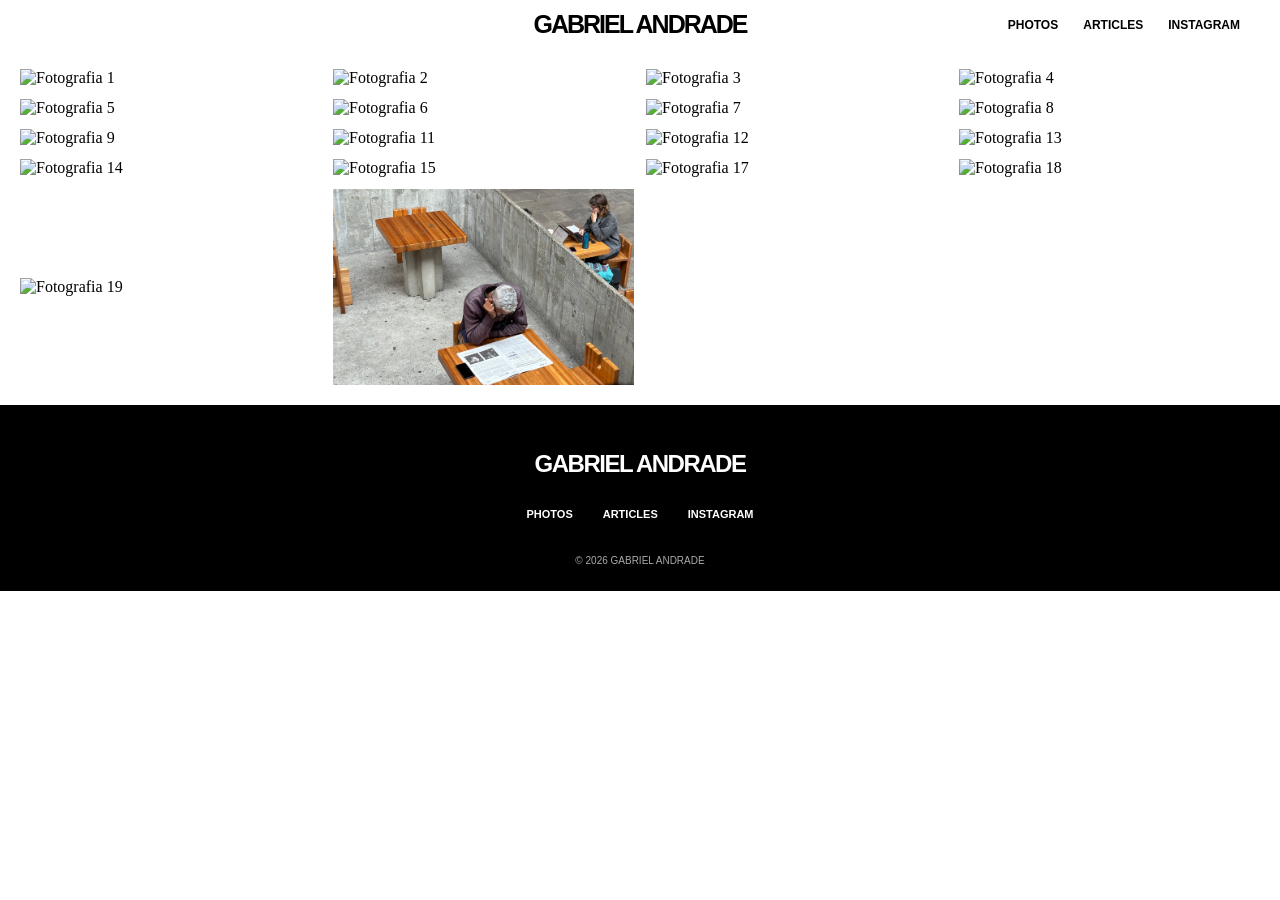
==== photos.html @ 9f6d5998 "Primeira versão do site" ====
<!DOCTYPE html>
<html lang="pt-br">
<head>
    <meta charset="UTF-8">
    <meta name="viewport" content="width=device-width, initial-scale=1.0">
    <link rel="icon" type="image/jpg" href="img/favicon.jpg">
    <title>Photos | Gabriel Andrade</title>
    <link rel="stylesheet" href="css/photos.css">
</head>

<body>

<nav class="photos-nav">

    <button class="mobile-menu-toggle" aria-label="Abrir menu">
        <span></span>
        <span></span>
    </button>

    <a href="index.html" class="logo">GABRIEL ANDRADE</a>

    <ul class="nav-links">
    <a href="photos.html">PHOTOS</a>
    <a href="articles.html">ARTICLES</a>
    <a href="https://www.instagram.com/gabrieldrde/" target="_blank" rel="noopener noreferrer">INSTAGRAM</a>
</ul>

</nav>


<div class="mobile-menu-overlay">
    <button class="mobile-menu-close" aria-label="Fechar menu">
        <span></span>
        <span></span>
    </button>

    <div class="mobile-menu-options">
        <a href="photos.html">PHOTOS</a>
        <a href="https://www.instagram.com/gabrieldrde/" target="_blank" rel="noopener noreferrer">INSTAGRAM</a>
        <a href="articles.html">ARTICLES</a>
    </div>
</div>


    <main class="gallery">

        <div class="photo"><img src="img/foto-01.jpg" alt="Fotografia 1"></div>
        <div class="photo"><img src="img/foto-02.jpg" alt="Fotografia 2"></div>
        <div class="photo"><img src="img/foto-03.jpg" alt="Fotografia 3"></div>
        <div class="photo"><img src="img/foto-04.jpg" alt="Fotografia 4"></div>
        <div class="photo"><img src="img/foto-05.jpg" alt="Fotografia 5"></div>
        <div class="photo"><img src="img/foto-06.jpg" alt="Fotografia 6"></div>
        <div class="photo"><img src="img/foto-07.jpg" alt="Fotografia 7"></div>
        <div class="photo"><img src="img/foto-08.jpg" alt="Fotografia 8"></div>
        <div class="photo"><img src="img/foto-09.jpg" alt="Fotografia 9"></div>
        <div class="photo"><img src="img/foto-11.jpg" alt="Fotografia 11"></div>
        <div class="photo"><img src="img/foto-12.jpg" alt="Fotografia 12"></div>
        <div class="photo"><img src="img/foto-13.jpg" alt="Fotografia 13"></div>
        <div class="photo"><img src="img/foto-14.jpg" alt="Fotografia 14"></div>
        <div class="photo"><img src="img/foto-15.jpg" alt="Fotografia 15"></div>
        <div class="photo"><img src="img/foto-17.jpg" alt="Fotografia 17"></div>
        <div class="photo"><img src="img/foto-18.jpg" alt="Fotografia 18"></div>
        <div class="photo"><img src="img/foto-19.jpg" alt="Fotografia 19"></div>
        <div class="photo"><img src="img/foto-20.jpg" alt="Fotografia 20"></div>
    </main>


<div class="lightbox" id="lightbox">
    <button class="lightbox-close" aria-label="Fechar">&times;</button>

<button class="lightbox-prev" aria-label="Foto anterior"></button>

    <img id="lightbox-image" src="" alt="">

<button class="lightbox-next" aria-label="Próxima foto"></button>
</div>



<script>
const lightbox = document.getElementById("lightbox");
const lightboxImage = document.getElementById("lightbox-image");

const photos = Array.from(document.querySelectorAll(".photo img"));
const prevButton = document.querySelector(".lightbox-prev");
const nextButton = document.querySelector(".lightbox-next");

let currentIndex = 0;
let scale = 1;
let posX = 0;
let posY = 0;

let startX = 0;
let startY = 0;
let startPosX = 0;
let startPosY = 0;
let startDistance = 0;
let startScale = 1;
let initialMidX = 0;
let initialMidY = 0;

let startTime = 0;
let isPinching = false;
let isDragging = false;

function updateImage() {
    lightboxImage.style.transform =
        `translate(${posX}px, ${posY}px) scale(${scale})`;
}

function resetZoom() {
    scale = 1;
    posX = 0;
    posY = 0;
    updateImage();
}

function showPhoto(index) {
    currentIndex = (index + photos.length) % photos.length;

    resetZoom();

    lightboxImage.src = photos[currentIndex].src;
    lightboxImage.alt = photos[currentIndex].alt;
}

photos.forEach((img, index) => {
    img.addEventListener("click", () => {
        showPhoto(index);
        lightbox.classList.add("active");
        document.body.style.overflow = "hidden";
    });
});

function nextPhoto() {
    showPhoto(currentIndex + 1);
}

function previousPhoto() {
    showPhoto(currentIndex - 1);
}

nextButton.addEventListener("click", nextPhoto);
prevButton.addEventListener("click", previousPhoto);

// GESTOS NO CELULAR

function distance(touches) {
    const dx = touches[0].clientX - touches[1].clientX;
    const dy = touches[0].clientY - touches[1].clientY;
    return Math.hypot(dx, dy);
}

lightbox.addEventListener("touchstart", event => {
    if (event.touches.length === 2) {
        isPinching = true;
        isDragging = false;

        startDistance = distance(event.touches);
        startScale = scale;

        initialMidX = (event.touches[0].clientX + event.touches[1].clientX) / 2;
        initialMidY = (event.touches[0].clientY + event.touches[1].clientY) / 2;

        startPosX = posX;
        startPosY = posY;

    } else if (event.touches.length === 1) {
        startX = event.touches[0].clientX;
        startY = event.touches[0].clientY;

        startPosX = posX;
        startPosY = posY;

        startTime = Date.now();
        isDragging = scale > 1;
    }
}, { passive: false });

lightbox.addEventListener("touchmove", event => {
    if (event.touches.length === 2) {
        event.preventDefault();

        const newDistance = distance(event.touches);

        scale = Math.min(4, Math.max(1, startScale * newDistance / startDistance));

        const midX = (event.touches[0].clientX + event.touches[1].clientX) / 2;
        const midY = (event.touches[0].clientY + event.touches[1].clientY) / 2;

        posX = startPosX + (midX - initialMidX);
        posY = startPosY + (midY - initialMidY);

        if (scale === 1) {
            posX = 0;
            posY = 0;
        }

        updateImage();

    } else if (event.touches.length === 1 && scale > 1) {
        event.preventDefault();

        posX = startPosX + event.touches[0].clientX - startX;
        posY = startPosY + event.touches[0].clientY - startY;

        updateImage();
    }
}, { passive: false });

lightbox.addEventListener("touchend", event => {
    if (event.touches.length < 2) {
        isPinching = false;
    }

    if (event.touches.length === 0) {
        if (scale <= 1) {
            scale = 1;
            posX = 0;
            posY = 0;

            const endTouch = event.changedTouches[0];
            const dx = startX - endTouch.clientX;
            const dy = startY - endTouch.clientY;

            if (
                Math.abs(dx) > 60 &&
                Math.abs(dx) > Math.abs(dy) &&
                Date.now() - startTime < 700
            ) {
                dx > 0 ? nextPhoto() : previousPhoto();
            }
        }

        isDragging = false;
        updateImage();
    }
}, { passive: true });

// FECHAR

function closeLightbox() {
    lightbox.classList.remove("active");
    document.body.style.overflow = "";
    resetZoom();
}

lightbox.addEventListener("click", event => {
    if (
        event.target === lightbox ||
        event.target.classList.contains("lightbox-close")
    ) {
        closeLightbox();
    }
});

document.addEventListener("keydown", event => {
    if (!lightbox.classList.contains("active")) return;

    if (event.key === "Escape") closeLightbox();

    if (event.key === "ArrowRight") nextPhoto();

    if (event.key === "ArrowLeft") previousPhoto();
});

document.addEventListener("contextmenu", event => {
    if (event.target.closest(".photo img, .lightbox img")) {
        event.preventDefault();
    }
});
</script>


<script>
const menuButton = document.querySelector(".mobile-menu-toggle");
const menuOverlay = document.querySelector(".mobile-menu-overlay");
const closeButton = document.querySelector(".mobile-menu-close");

menuButton.addEventListener("click", () => {
    menuOverlay.classList.add("open");
});

closeButton.addEventListener("click", () => {
    menuOverlay.classList.remove("open");
});

document.addEventListener("keydown", (event) => {
    if (event.key === "Escape") {
        menuOverlay.classList.remove("open");
    }
});

</script>

<footer class="site-footer">

    <h2>GABRIEL ANDRADE</h2>

    <div class="footer-links">
        <a href="photos.html">PHOTOS</a>
        <a href="articles.html">ARTICLES</a>
        <a href="https://www.instagram.com/gabrieldrde/" target="_blank" rel="noopener noreferrer">INSTAGRAM</a>
    </div>

    <p>© 2026 GABRIEL ANDRADE</p>

</footer>

</body>
</html>
---- css/photos.css ----
* {
    margin: 0;
    padding: 0;
    box-sizing: border-box;
}

body {
    background-color: white;
}

.gallery {
    width: 100%;
    padding: 20px;
    display: grid;
    grid-template-columns: repeat(4, minmax(0, 1fr));
    gap: 12px;
    align-items: center;
}

.photo {
    width: 100%;
}

.photo img {
    width: 100%;
    height: auto;
    display: block;
    cursor: pointer;
}

@media (max-width: 768px) {
    .gallery {
        grid-template-columns: repeat(2, minmax(0, 1fr));
        padding: 10px;
        gap: 8px;
    }
}

.photo img {
    cursor: pointer;
}

.lightbox {
    display: flex;
    position: fixed;
    inset: 0;
    background: rgba(0, 0, 0, 0.92);
    z-index: 9999;
    justify-content: center;
    align-items: center;
    padding: 40px;

    opacity: 0;
    visibility: hidden;
    pointer-events: none;

    transition: opacity 0.35s ease, visibility 0.35s ease;
}

.lightbox.active {
    opacity: 1;
    visibility: visible;
    pointer-events: auto;
}

.lightbox img {
    max-width: 90%;
    max-height: 90vh;
    width: auto;
    height: auto;
    object-fit: contain;
    transform: scale(0.96);
    transition: transform 0.4s ease;
}

.lightbox.active img {
    transform: scale(1);
}

.lightbox-close {
    position: absolute;
    top: 20px;
    right: 30px;
    background: none;
    border: none;
    color: white;
    font-size: 40px;
    cursor: pointer;
}

.lightbox-prev,
.lightbox-next {
    position: absolute;
    top: 50%;
    width: 18px;
    height: 18px;
    background: none;
    border: none;
    border-top: 1px solid white;
    border-right: 1px solid white;
    cursor: pointer;
}

.lightbox-prev {
    left: 30px;
    transform: translateY(-50%) rotate(-135deg);
}

.lightbox-next {
    right: 30px;
    transform: translateY(-50%) rotate(45deg);
}
.photo img,
.lightbox img {
    -webkit-user-drag: none;
    user-select: none;
    -webkit-user-select: none;
}

.photos-nav {
    display: flex;
    justify-content: center;
    align-items: center;
    position: relative;
    width: 100%;
    padding: 10px 40px;
    z-index: 11;
}

.photos-nav .logo {
    font-family: Arial, Helvetica, sans-serif;
    font-size: 25px;
    font-weight: bold;
    letter-spacing: -2px;
    color: black;
    text-decoration: none;
    white-space: nowrap;
}

.photos-nav ul {
    position: absolute;
    right: 40px;
    top: 50%;
    transform: translateY(-50%);
    list-style: none;
    display: flex;
    gap: 25px;
    align-items: center;
}

.photos-nav ul a {
    color: black;
    font-size: 12px;
    font-weight: bold;
    font-family: Arial, Helvetica, sans-serif;
    position: relative;
}

@media (max-width: 768px) {
    .photos-nav {
        padding: 10px 15px;
    }

    .photos-nav .logo {
        font-size: 20px;
    }

    .photos-nav ul {
        right: 15px;
    }

    .photos-nav ul a {
        font-size: 11px;
    }
}

.photos-nav ul a {
    text-decoration: none;
}

.photos-nav ul a:hover {
    text-decoration: none;
}


/* MENU MOBILE DE TELA INTEIRA */

.mobile-menu-toggle,
.mobile-menu-close {
    display: none;
}

.mobile-menu-overlay {
    display: none;
}

@media (max-width: 768px) {

    /* BOTÃO DE DUAS LINHAS */
    .photos-nav .mobile-menu-toggle {
        display: flex;
        flex-direction: column;
        gap: 6px;
        position: absolute;
        left: 18px;
        top: 50%;
        transform: translateY(-50%);
        background: none;
        border: none;
        cursor: pointer;
        z-index: 30;
    }

    .mobile-menu-toggle span {
        width: 23px;
        height: 1px;
        background-color: black;
    }

    /* ESCONDE OS LINKS ORIGINAIS */
    .photos-nav ul.nav-links {
        display: none !important;
    }

    /* TELA BRANCA */
    .mobile-menu-overlay {
        display: flex;
        position: fixed;
        inset: 0;
        width: 100%;
        height: 100vh;
        height: 100dvh;
        background-color: white;
        z-index: 10000;

        flex-direction: column;
        justify-content: center;
        align-items: center;

        opacity: 0;
        visibility: hidden;
        pointer-events: none;

        transition: opacity 0.4s ease, visibility 0.4s ease;
    }

    .mobile-menu-overlay.open {
        opacity: 1;
        visibility: visible;
        pointer-events: auto;
    }

    /* BOTÃO DE FECHAR */
    .mobile-menu-close {
        display: flex;
        flex-direction: column;
        gap: 6px;
        position: absolute;
        top: 22px;
        left: 18px;
        background: none;
        border: none;
        cursor: pointer;
    }

    .mobile-menu-close span {
        width: 23px;
        height: 1px;
        background-color: black;
    }

    .mobile-menu-close span:first-child {
        transform: translateY(3.5px) rotate(45deg);
    }

    .mobile-menu-close span:last-child {
        transform: translateY(-3.5px) rotate(-45deg);
    }

    /* LINKS CENTRALIZADOS */
    .mobile-menu-options {
        display: flex;
        flex-direction: column;
        align-items: center;
        gap: 30px;
    }

    .mobile-menu-options a {
        color: black;
        font-family: Arial, Helvetica, sans-serif;
        font-size: 18px;
        font-weight: bold;
        letter-spacing: -1px;
        text-decoration: none;
    }
}
@media (max-width: 768px) {
    .lightbox {
        padding: 0;
        height: 100dvh;
        overflow: hidden;
        touch-action: none;
    }

    .lightbox img {
        width: 100%;
        height: 100%;
        max-width: 100%;
        max-height: 100%;
        object-fit: contain;
        transform: translate(0, 0) scale(1);
        transition: none;
        touch-action: none;
    }

    .lightbox-prev,
    .lightbox-next {
        display: none;
    }

    .lightbox-close {
        top: 18px;
        right: 20px;
        z-index: 10;
    }
}


/* RODAPÉ */

.site-footer {
    width: 100%;
    background-color: #000000;
    color: white;
    padding: 45px 20px 25px;
    text-align: center;
}

.site-footer h2 {
    font-family: Arial, Helvetica, sans-serif;
    font-size: 24px;
    font-weight: bold;
    letter-spacing: -1.5px;
    margin-bottom: 30px;
}

.footer-links {
    display: flex;
    justify-content: center;
    gap: 30px;
    margin-bottom: 35px;
}

.footer-links a {
    color: white;
    font-family: Arial, Helvetica, sans-serif;
    font-size: 11px;
    font-weight: bold;
    text-decoration: none;

}

.site-footer p {
    color: #aaa;
    font-family: Arial, Helvetica, sans-serif;
    font-size: 10px;
}

@media (max-width: 480px) {
    .site-footer h2 {
        font-size: 21px;
    }

    .footer-links {
        gap: 20px;
    }

    .footer-links a {
        font-size: 10px;
    }
}
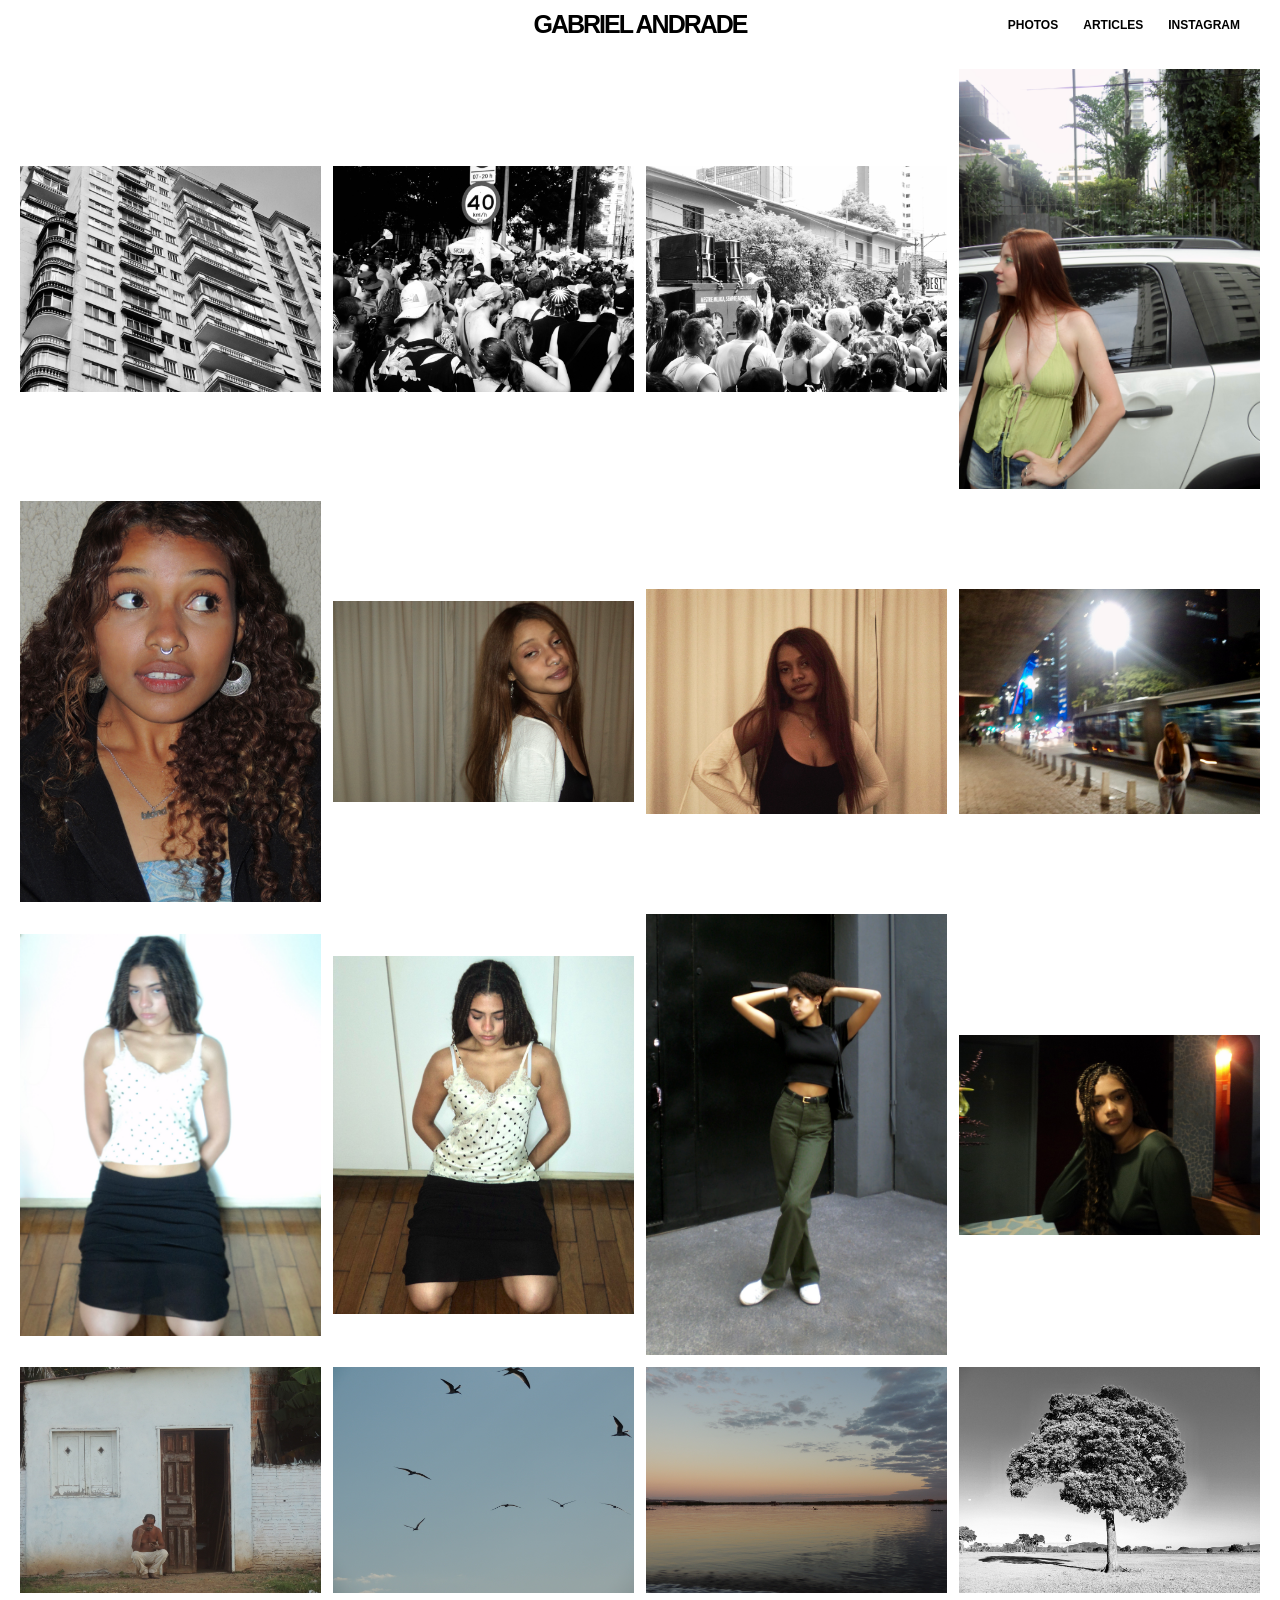
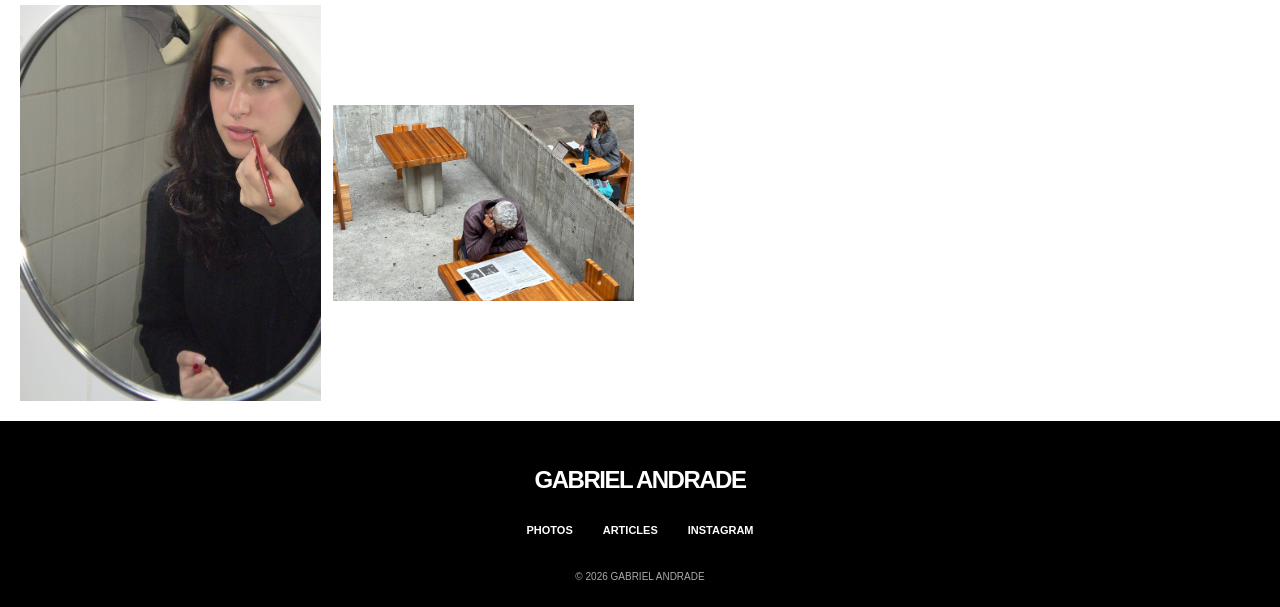
==== commit 95d7dda7: "Corrige menu mobile" ====
--- a/photos.html
+++ b/photos.html
@@ -35,11 +35,12 @@
         <span></span>
     </button>
 
-    <div class="mobile-menu-options">
-        <a href="photos.html">PHOTOS</a>
-        <a href="https://www.instagram.com/gabrieldrde/" target="_blank" rel="noopener noreferrer">INSTAGRAM</a>
-        <a href="articles.html">ARTICLES</a>
-    </div>
+  <div class="mobile-menu-options">
+    <a href="photos.html">PHOTOS</a>
+    <a href="articles.html">ARTICLES</a>
+    <a href="https://www.instagram.com/gabrieldrde/" target="_blank" rel="noopener noreferrer">INSTAGRAM</a>
+</div>
+
 </div>
 
 
--- a/css/photos.css
+++ b/css/photos.css
@@ -381,4 +381,42 @@
     }
 }
 
-
+/* AJUSTE DO MENU MOBILE */
+
+@media (max-width: 768px) {
+    .mobile-menu-overlay {
+        position: fixed;
+        inset: 0;
+        width: 100%;
+        height: 100%;
+        min-height: 100vh;
+        min-height: 100dvh;
+        background: #fff !important;
+        z-index: 100000;
+        overflow-y: auto;
+    }
+
+    .mobile-menu-overlay.open {
+        display: flex;
+        opacity: 1;
+        visibility: visible;
+        pointer-events: auto;
+    }
+
+    .mobile-menu-options {
+        display: flex !important;
+        flex-direction: column;
+        align-items: center;
+        gap: 30px;
+        position: relative;
+        z-index: 100001;
+    }
+
+    .mobile-menu-options a {
+        display: block;
+        color: #000 !important;
+        visibility: visible;
+        opacity: 1;
+    }
+}
+
